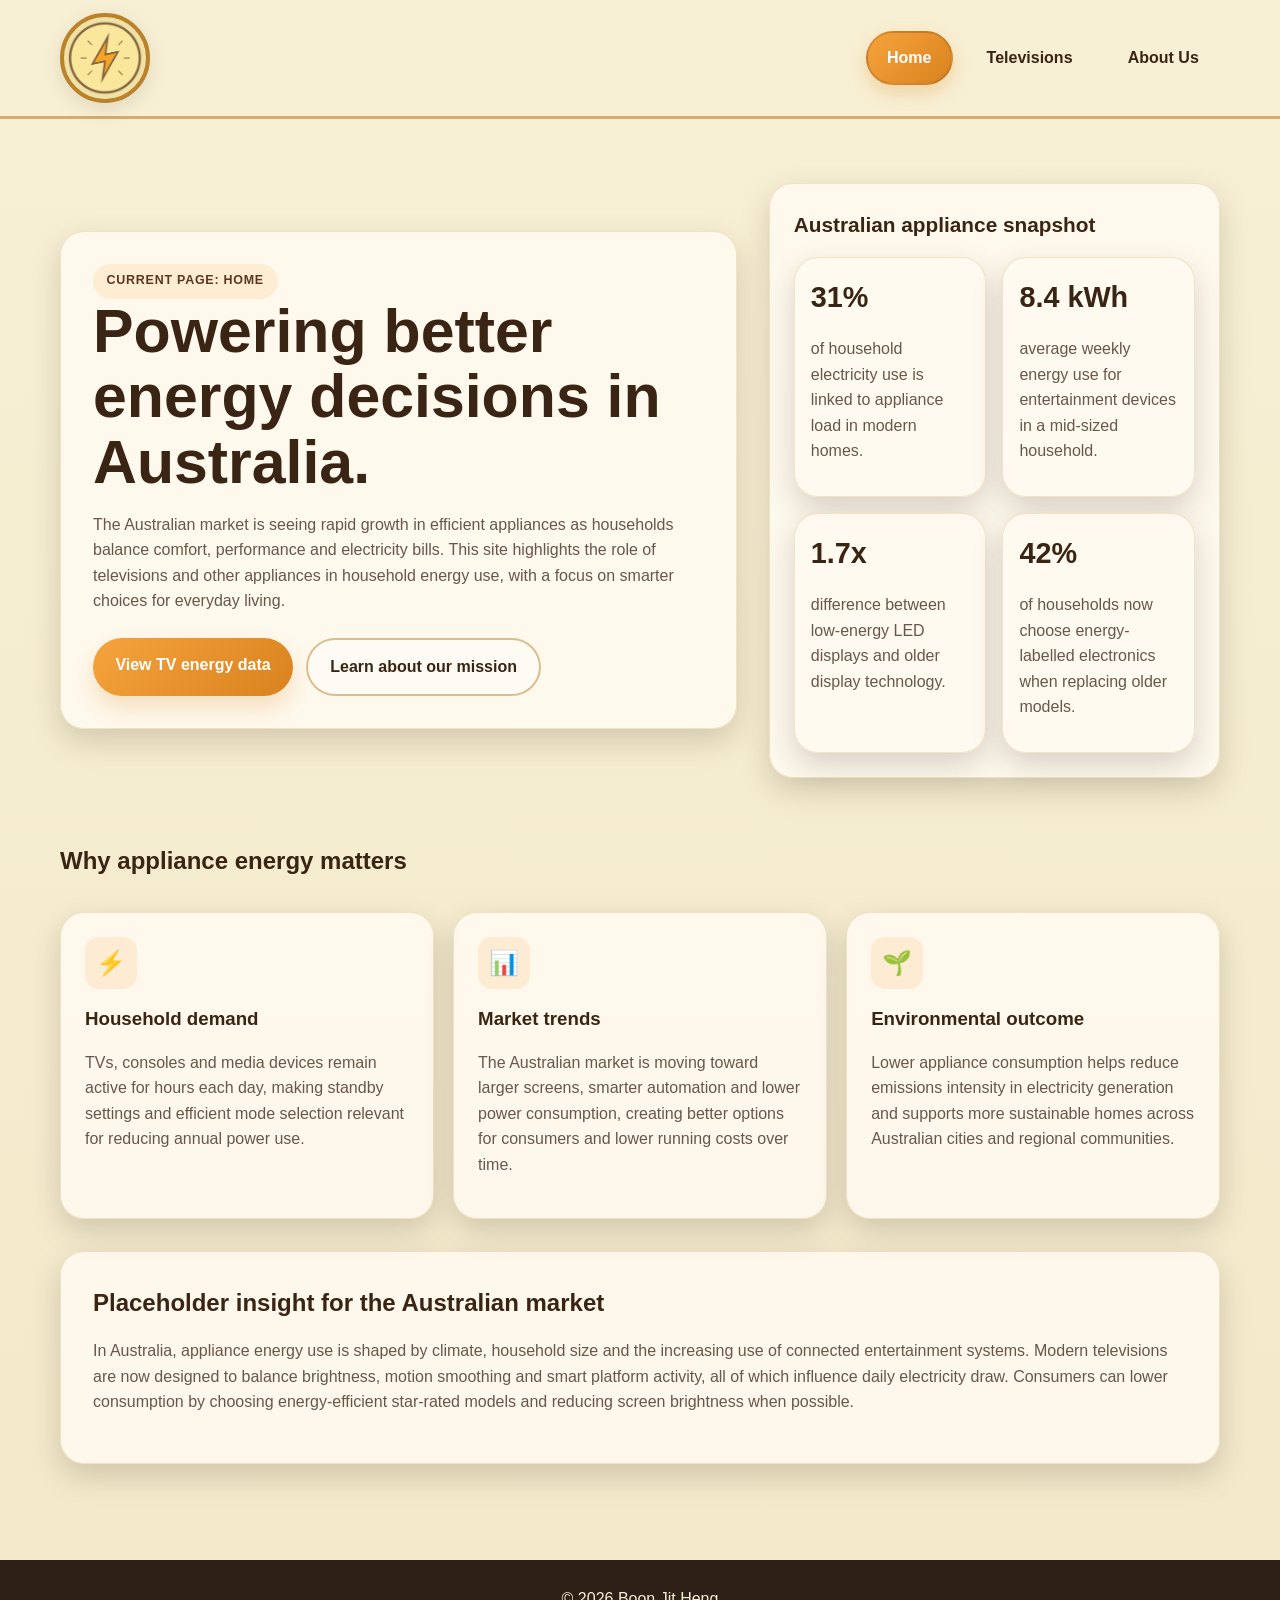
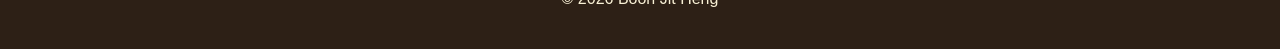
==== index.html @ 889cd947 "added files" ====
<!DOCTYPE html>
<html lang="en">
  <head>
    <meta charset="UTF-8" />
    <meta name="viewport" content="width=device-width, initial-scale=1.0" />
    <title>Power Hub | Home</title>
    <link rel="stylesheet" href="styles.css" />
  </head>
  <body data-page="home">
    <header class="site-header">
      <nav class="main-nav" aria-label="Main navigation">
        <a class="logo-link" href="index.html" aria-label="Go to the home page">
          <img src="PowerIcon.png" alt="Power logo" />
        </a>

        <div class="nav-links">
          <a class="nav-link" href="index.html" data-page="home">Home</a>
          <a class="nav-link" href="televisions.html" data-page="televisions">Televisions</a>
          <a class="nav-link" href="about.html" data-page="about">About Us</a>
        </div>
      </nav>
    </header>

    <main class="page-content">
      <section class="hero" aria-labelledby="home-heading">
        <div class="hero-copy">
          <span class="page-tag">Current page: Home</span>
          <h1 id="home-heading">Powering better energy decisions in Australia.</h1>
          <p>
            The Australian market is seeing rapid growth in efficient appliances as households balance comfort,
            performance and electricity bills. This site highlights the role of televisions and other appliances in
            household energy use, with a focus on smarter choices for everyday living.
          </p>

          <div class="hero-actions">
            <a class="btn btn-primary" href="televisions.html">View TV energy data</a>
            <a class="btn btn-secondary" href="about.html">Learn about our mission</a>
          </div>
        </div>

        <aside class="panel" aria-label="Market snapshot">
          <h2>Australian appliance snapshot</h2>
          <div class="kpi-grid">
            <div class="stat-item">
              <strong>31%</strong>
              <p>of household electricity use is linked to appliance load in modern homes.</p>
            </div>
            <div class="stat-item">
              <strong>8.4 kWh</strong>
              <p>average weekly energy use for entertainment devices in a mid-sized household.</p>
            </div>
            <div class="stat-item">
              <strong>1.7x</strong>
              <p>difference between low-energy LED displays and older display technology.</p>
            </div>
            <div class="stat-item">
              <strong>42%</strong>
              <p>of households now choose energy-labelled electronics when replacing older models.</p>
            </div>
          </div>
        </aside>
      </section>

      <section aria-labelledby="market-overview-heading">
        <div class="section-header">
          <h2 id="market-overview-heading">Why appliance energy matters</h2>
        </div>

        <div class="info-grid">
          <article class="info-card">
            <div class="icon">⚡</div>
            <h3>Household demand</h3>
            <p>
              TVs, consoles and media devices remain active for hours each day, making standby settings and efficient
              mode selection relevant for reducing annual power use.
            </p>
          </article>

          <article class="info-card">
            <div class="icon">📊</div>
            <h3>Market trends</h3>
            <p>
              The Australian market is moving toward larger screens, smarter automation and lower power consumption,
              creating better options for consumers and lower running costs over time.
            </p>
          </article>

          <article class="info-card">
            <div class="icon">🌱</div>
            <h3>Environmental outcome</h3>
            <p>
              Lower appliance consumption helps reduce emissions intensity in electricity generation and supports more
              sustainable homes across Australian cities and regional communities.
            </p>
          </article>
        </div>
      </section>

      <section class="story" aria-labelledby="home-story-heading">
        <h2 id="home-story-heading">Placeholder insight for the Australian market</h2>
        <p>
          In Australia, appliance energy use is shaped by climate, household size and the increasing use of connected
          entertainment systems. Modern televisions are now designed to balance brightness, motion smoothing and smart
          platform activity, all of which influence daily electricity draw. Consumers can lower consumption by choosing
          energy-efficient star-rated models and reducing screen brightness when possible.
        </p>
      </section>
    </main>

    <footer class="site-footer">
      <p>© <span id="year"></span> Boon Jit Heng</p>
    </footer>

    <script src="script.js"></script>
  </body>
</html>
---- styles.css ----
:root {
  --bg: #f8f0d5;
  --panel: #fffaf0;
  --panel-alt: #f2e1a6;
  --gold: #dcae52;
  --gold-deep: #b9822b;
  --orange: #f6a33d;
  --orange-deep: #d9821f;
  --brown: #3a2413;
  --brown-soft: #5a3820;
  --text: #1e1b18;
  --muted: #685748;
  --shadow: rgba(58, 36, 19, 0.18);
}

* {
  box-sizing: border-box;
}

html {
  scroll-behavior: smooth;
}

body {
  margin: 0;
  font-family: Arial, Helvetica, sans-serif;
  background: linear-gradient(180deg, var(--bg) 0%, #f2e9ca 100%);
  color: var(--text);
  line-height: 1.6;
}

a {
  text-decoration: none;
}

img {
  max-width: 100%;
  display: block;
}

.site-header {
  position: sticky;
  top: 0;
  z-index: 20;
  background: rgba(248, 240, 213, 0.96);
  backdrop-filter: blur(5px);
  border-bottom: 3px solid rgba(202, 145, 64, 0.7);
}

.main-nav {
  max-width: 1200px;
  margin: 0 auto;
  padding: 0.8rem 1.25rem;
  display: flex;
  align-items: center;
  justify-content: space-between;
  gap: 1rem;
}

.logo-link {
  display: inline-flex;
  align-items: center;
  justify-content: center;
  width: 90px;
  height: 90px;
  border-radius: 50%;
  border: 4px solid var(--gold-deep);
  background: var(--panel-alt);
  box-shadow: 0 6px 20px rgba(58, 36, 19, 0.12);
  transition: transform 0.25s ease, box-shadow 0.25s ease;
}

.logo-link:hover,
.logo-link:focus-visible {
  transform: translateY(-2px) scale(1.02);
  box-shadow: 0 10px 22px rgba(58, 36, 19, 0.18);
}

.logo-link img {
  width: 78px;
  height: 78px;
  border-radius: 50%;
}

.nav-links {
  display: flex;
  align-items: center;
  gap: 0.8rem;
  flex-wrap: wrap;
}

.nav-link {
  color: var(--brown);
  font-weight: 700;
  padding: 0.75rem 1.2rem;
  border-radius: 999px;
  border: 2px solid transparent;
  transition: background 0.2s ease, transform 0.2s ease, border-color 0.2s ease, color 0.2s ease;
}

.nav-link:hover,
.nav-link:focus-visible {
  background: rgba(246, 163, 61, 0.18);
  border-color: rgba(184, 130, 43, 0.3);
  transform: translateY(-1px);
}

.nav-link.active {
  background: linear-gradient(135deg, var(--orange), var(--orange-deep));
  color: #fff;
  box-shadow: 0 8px 20px rgba(217, 130, 31, 0.28);
  border-color: rgba(59, 39, 19, 0.15);
}

.page-content {
  max-width: 1200px;
  margin: 0 auto;
  padding: 2rem 1.25rem 3rem;
}

.hero {
  display: grid;
  grid-template-columns: 1.2fr 0.8fr;
  gap: 2rem;
  align-items: center;
  padding: 2rem 0 1rem;
}

.hero-copy,
.panel,
.info-card,
.stat-item,
.table-wrap,
.story,
.team-card,
.chart-card {
  background: rgba(255, 250, 240, 0.9);
  border: 1px solid rgba(184, 130, 43, 0.2);
  border-radius: 24px;
  box-shadow: 0 12px 30px var(--shadow);
}

.hero-copy {
  padding: 2rem;
}

.tips-list {
  margin: 1.5rem 0 1rem;
  padding-left: 1.2rem;
  color: var(--muted);
  line-height: 1.8;
}

.tips-list li + li {
  margin-top: 0.5rem;
}

.placeholder-note {
  margin-top: 1rem;
  padding: 0.9rem 1rem;
  background: rgba(246, 163, 61, 0.08);
  border-left: 4px solid rgba(217, 130, 31, 0.75);
  border-radius: 12px;
  color: var(--muted);
}

.page-tag {
  display: inline-block;
  padding: 0.45rem 0.85rem;
  background: rgba(246, 163, 61, 0.15);
  color: var(--brown-soft);
  border-radius: 999px;
  font-size: 0.78rem;
  font-weight: 700;
  letter-spacing: 0.06em;
  text-transform: uppercase;
}

h1, h2, h3 {
  margin: 0 0 1rem;
  color: var(--brown);
}

h1 {
  font-size: clamp(2.2rem, 5vw, 3.8rem);
  line-height: 1.08;
}

.hero-copy p,
.info-card p,
.story p,
.team-card p,
.table-wrap p,
.stat-item p {
  color: var(--muted);
}

.hero-actions {
  display: flex;
  flex-wrap: wrap;
  gap: 0.8rem;
  margin-top: 1.5rem;
}

.btn {
  display: inline-block;
  padding: 0.9rem 1.4rem;
  border-radius: 999px;
  font-weight: 700;
  transition: transform 0.2s ease, box-shadow 0.2s ease;
}

.btn:hover,
.btn:focus-visible {
  transform: translateY(-2px);
}

.btn-primary {
  background: linear-gradient(135deg, var(--orange), var(--orange-deep));
  color: #fff;
  box-shadow: 0 12px 22px rgba(217, 130, 31, 0.22);
}

.btn-secondary {
  border: 2px solid rgba(184, 130, 43, 0.5);
  color: var(--brown);
  background: rgba(255, 255, 255, 0.4);
}

.panel {
  padding: 1.5rem;
}

.panel h2 {
  font-size: 1.3rem;
}

.kpi-grid {
  display: grid;
  grid-template-columns: repeat(2, minmax(0, 1fr));
  gap: 1rem;
  margin-top: 1rem;
}

.stat-item {
  padding: 1rem;
}

.stat-item strong {
  display: block;
  font-size: 1.8rem;
  color: var(--brown);
}

.info-grid,
.team-grid,
.value-grid {
  display: grid;
  grid-template-columns: repeat(3, minmax(0, 1fr));
  gap: 1.2rem;
  margin-top: 2rem;
}

.info-card,
.team-card {
  padding: 1.5rem;
}

.info-card .icon,
.team-card .icon {
  width: 52px;
  height: 52px;
  display: grid;
  place-items: center;
  border-radius: 14px;
  background: rgba(246, 163, 61, 0.15);
  color: var(--brown);
  font-size: 1.5rem;
  margin-bottom: 0.9rem;
}

.section-header {
  margin-top: 3rem;
  margin-bottom: 1rem;
}

.table-wrap {
  overflow: hidden;
  margin-top: 1.5rem;
}

table {
  width: 100%;
  border-collapse: collapse;
}

th, td {
  padding: 1rem 1.1rem;
  border-bottom: 1px solid rgba(184, 130, 43, 0.2);
  text-align: left;
}

th {
  background: rgba(246, 163, 61, 0.12);
  color: var(--brown);
}

.story {
  padding: 2rem;
  margin-top: 2rem;
}

.insight-section {
  padding: 2rem;
}

.insight-grid {
  display: grid;
  grid-template-columns: repeat(2, minmax(0, 1fr));
  gap: 1.5rem;
  margin-top: 1.5rem;
}

.chart-card {
  padding: 1rem 1rem 1.1rem;
}

.chart-card h3 {
  font-size: 1.05rem;
  margin-bottom: 0.8rem;
}

.chart-card img {
  display: block;
  width: 100%;
  max-height: 260px;
  height: auto;
  object-fit: contain;
  border-radius: 12px;
  border: 1px solid rgba(184, 130, 43, 0.15);
  background: rgba(255, 255, 255, 0.9);
}

.chart-card p {
  margin: 0.9rem 0 0;
  color: var(--muted);
}

.conclusion {
  margin-top: 2rem;
  padding-top: 1.5rem;
  border-top: 1px solid rgba(184, 130, 43, 0.2);
}

.chart-panel {
  margin-top: 2rem;
  padding: 1.5rem;
  background: rgba(255, 250, 240, 0.9);
  border: 1px solid rgba(184, 130, 43, 0.2);
  border-radius: 24px;
  box-shadow: 0 12px 30px var(--shadow);
}

.chart-grid {
  display: grid;
  gap: 2rem;
  align-items: stretch;
  margin-top: 1rem;
}

.chart-grid.three-images {
  grid-template-columns: repeat(3, minmax(0, 1fr));
}

.chart-wrapper {
  margin-top: 0;
  background: linear-gradient(180deg, rgba(255, 255, 255, 0.68), rgba(242, 225, 166, 0.28));
  border: 1px solid rgba(184, 130, 43, 0.18);
  border-radius: 18px;
  padding: 1rem;
  display: flex;
  flex-direction: column;
  align-items: center;
  justify-content: flex-start;
  min-height: 320px;
}

.chart-caption {
  width: 100%;
  margin-bottom: 0.75rem;
  font-size: 0.92rem;
  line-height: 1.5;
  font-weight: 700;
  color: var(--brown);
  text-align: center;
}

.image-card img {
  display: block;
  width: 100%;
  max-width: 100%;
  height: auto;
  border-radius: 12px;
  object-fit: contain;
}
  stroke: rgba(58, 36, 19, 0.6);
  stroke-width: 2;
}

#energyChart .grid-line {
  stroke: rgba(58, 36, 19, 0.18);
  stroke-width: 1;
}

#energyChart .bar-label,
#energyChart .axis-label {
  fill: var(--brown);
  font-size: 12px;
  font-family: Arial, Helvetica, sans-serif;
}

#energyChart .value-label {
  fill: var(--brown-soft);
  font-size: 11px;
  font-weight: 700;
  font-family: Arial, Helvetica, sans-serif;
}

.value-grid {
  grid-template-columns: repeat(2, minmax(0, 1fr));
}

.site-footer {
  background: #2d2016;
  color: #f8f0d5;
  text-align: center;
  padding: 1.3rem 1rem 2rem;
  margin-top: 3rem;
}

.site-footer p {
  margin: 0.35rem 0;
}

.site-footer a {
  color: var(--panel-alt);
  text-decoration: underline;
}

@media (max-width: 760px) {
  .main-nav {
    flex-direction: column;
    align-items: flex-start;
  }

  .nav-links {
    width: 100%;
  }

  .hero,
  .info-grid,
  .team-grid,
  .value-grid,
  .kpi-grid,
  .chart-grid,
  .insight-grid {
    grid-template-columns: 1fr;
  }

  .chart-wrapper {
    min-height: auto;
  }

  .logo-link {
    width: 72px;
    height: 72px;
  }

  .logo-link img {
    width: 60px;
    height: 60px;
  }
}
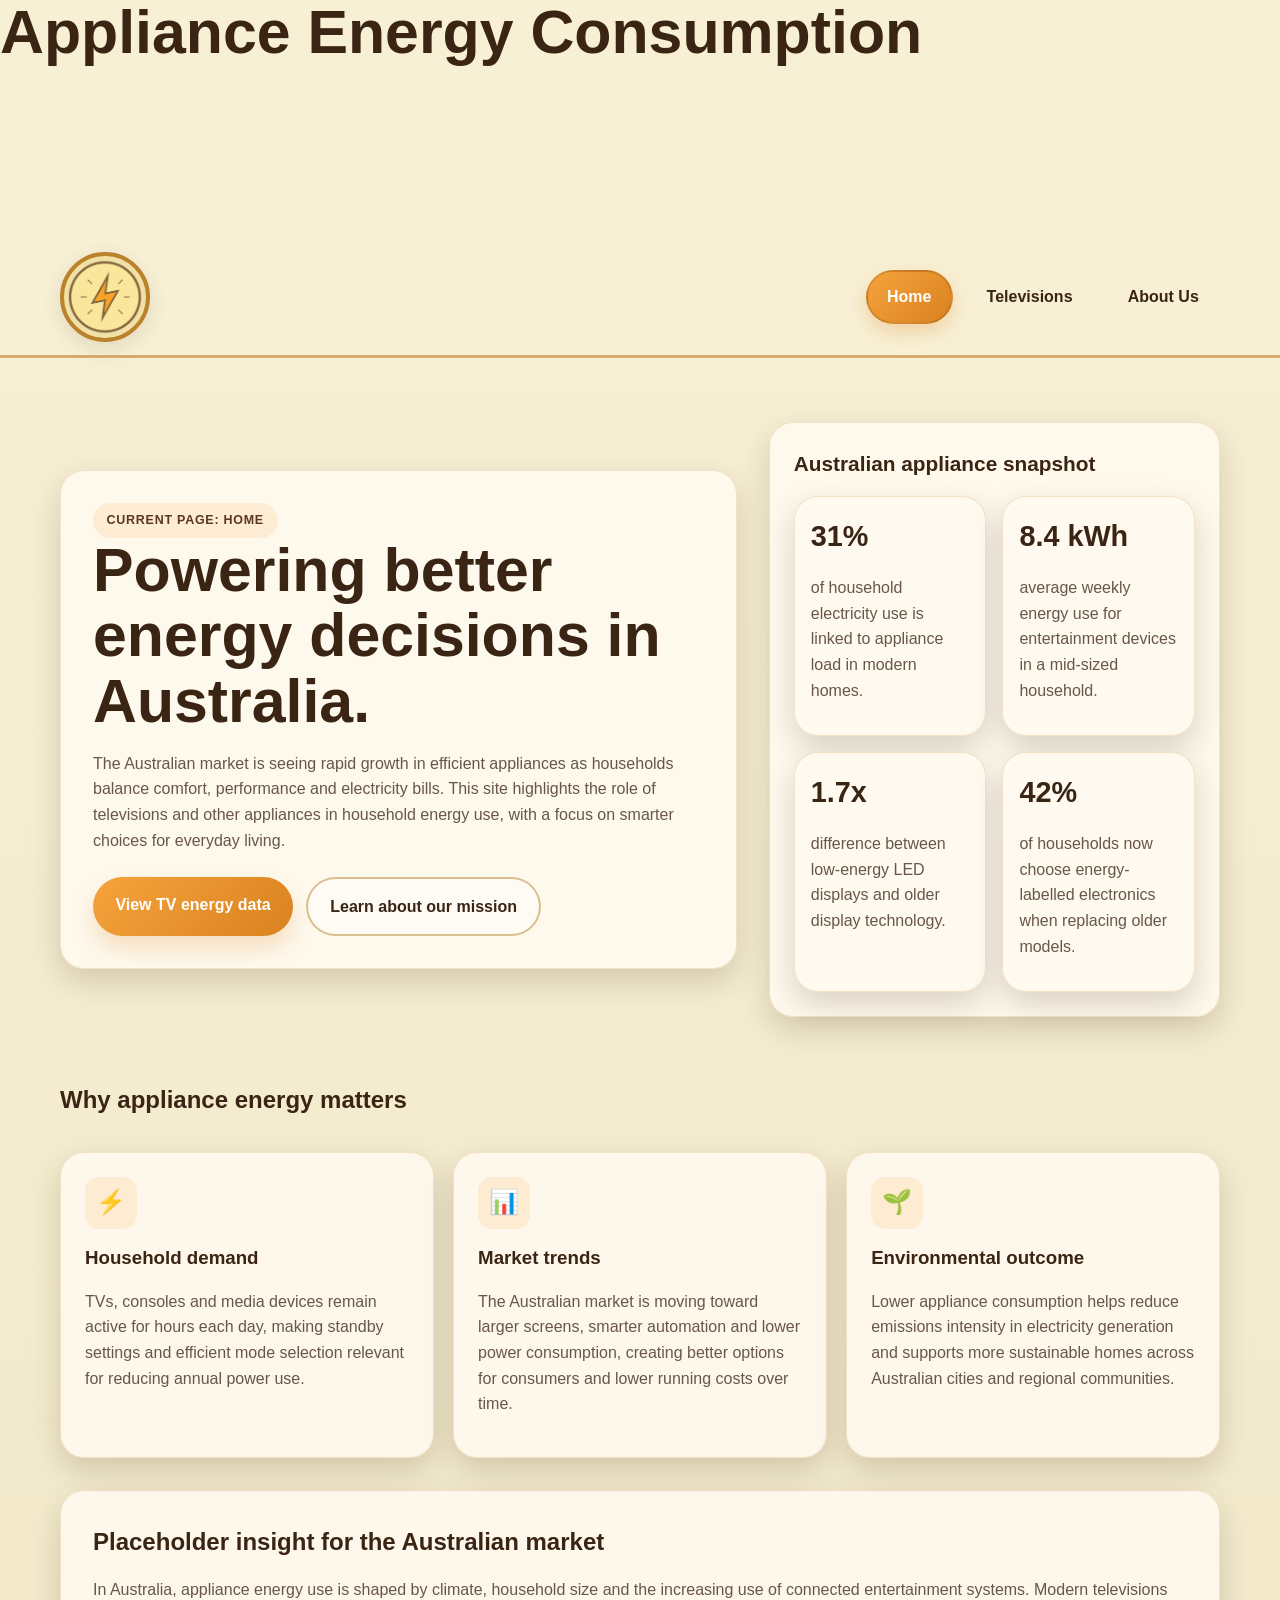
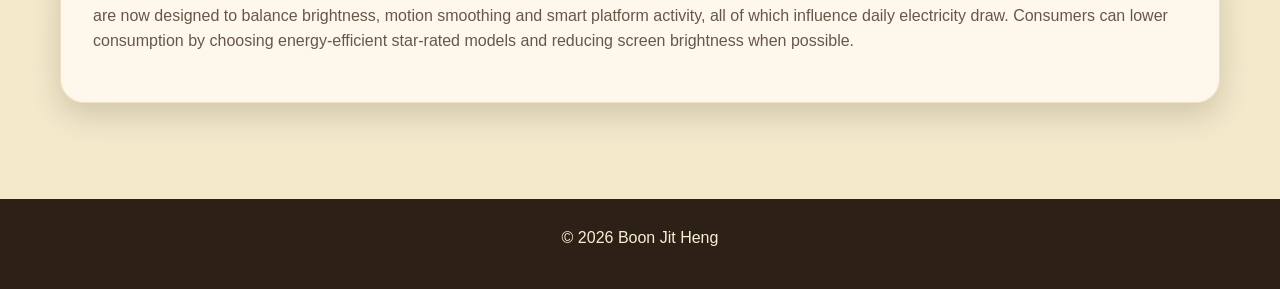
==== commit 57410aab: "feat: reset body; add h1/div/svg; link D3 and energy-d3.js; D3 — style h1, append paragraph, add SVG" ====
--- a/index.html
+++ b/index.html
@@ -6,11 +6,19 @@
     <title>Power Hub | Home</title>
     <link rel="stylesheet" href="styles.css" />
   </head>
+  <body>
+    <h1>Appliance Energy Consumption</h1>
+    <div id="content"></div>
+    <!-- Give the SVG a size so shapes can be seen -->
+    <svg width="300" height="150"></svg>
+    <!-- Load D3 first, then your D3 code file -->
+  <script src="https://d3js.org/d3.v7.min.js"></script>
+  <script src="energy-d3.js"></script>
   <body data-page="home">
     <header class="site-header">
       <nav class="main-nav" aria-label="Main navigation">
         <a class="logo-link" href="index.html" aria-label="Go to the home page">
-          <img src="PowerIcon.png" alt="Power logo" />
+          <img src="images/PowerIcon.png" alt="Power logo" />
         </a>
 
         <div class="nav-links">
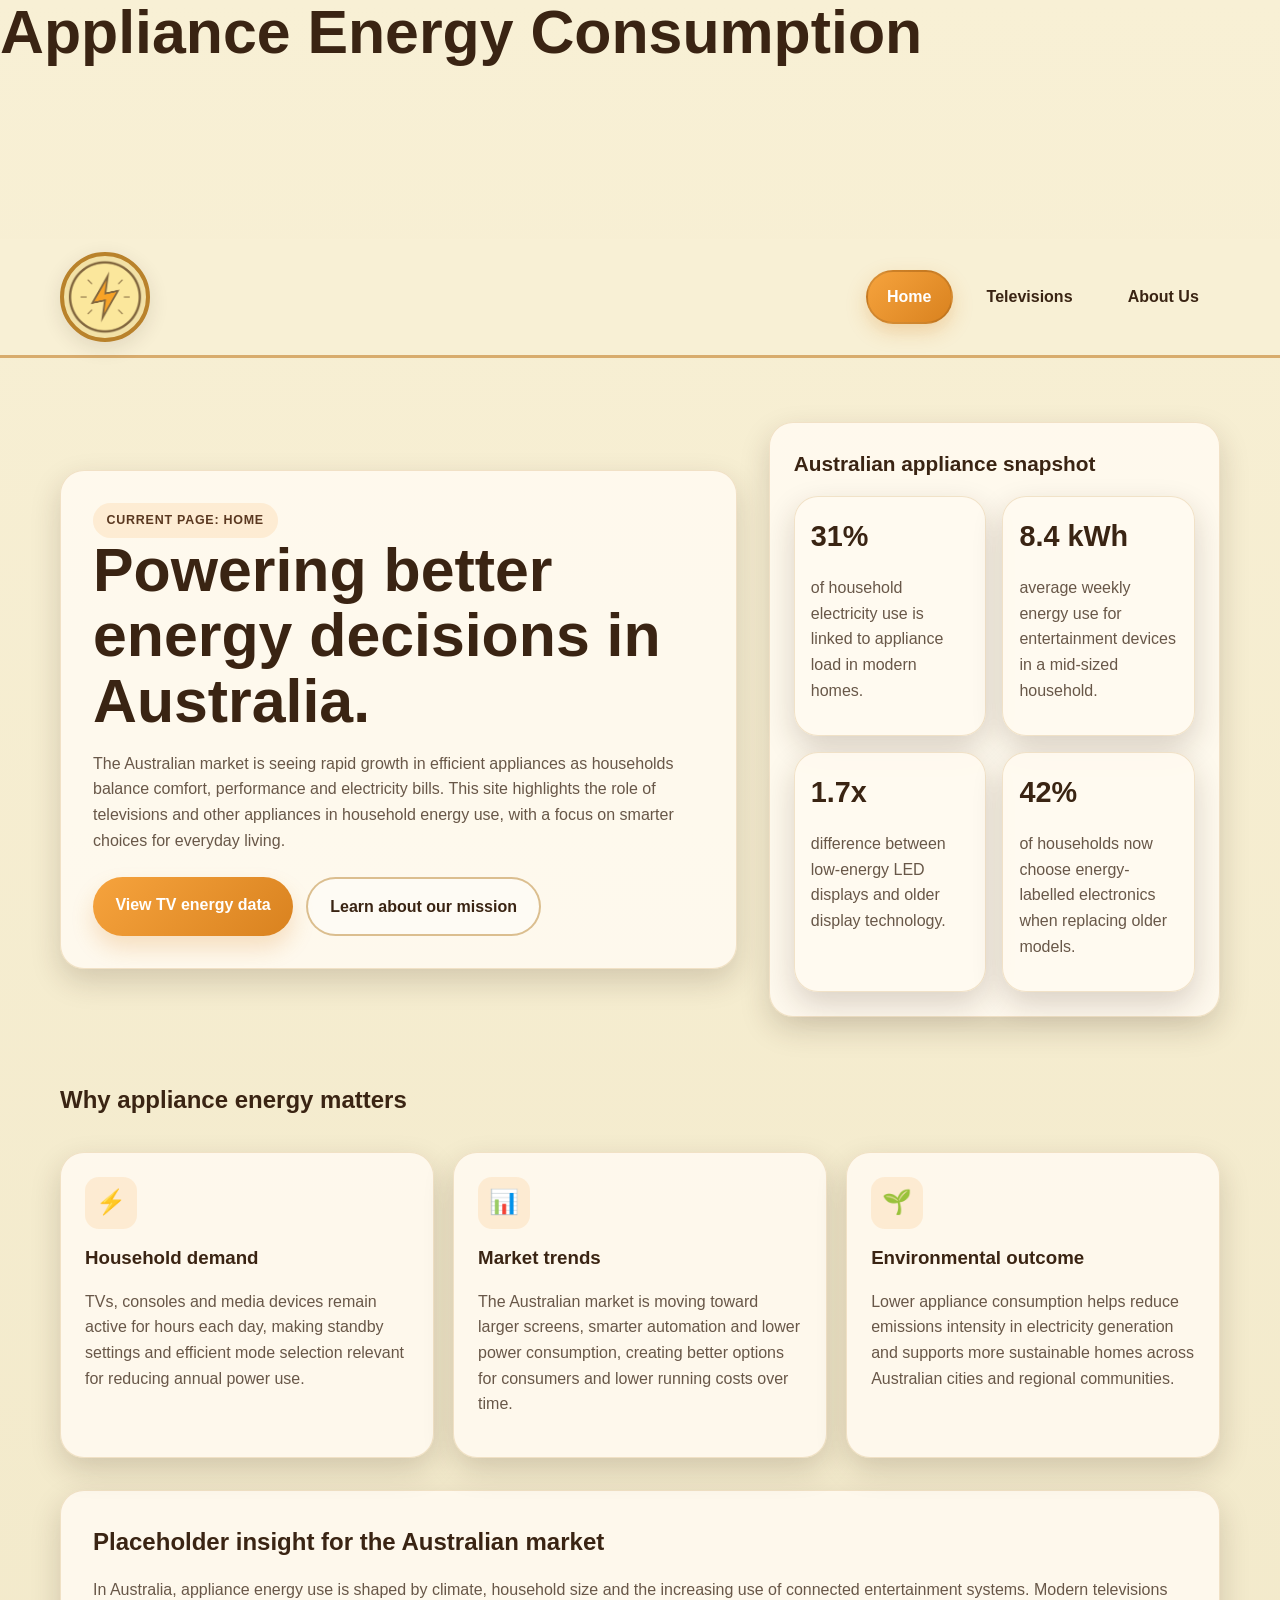
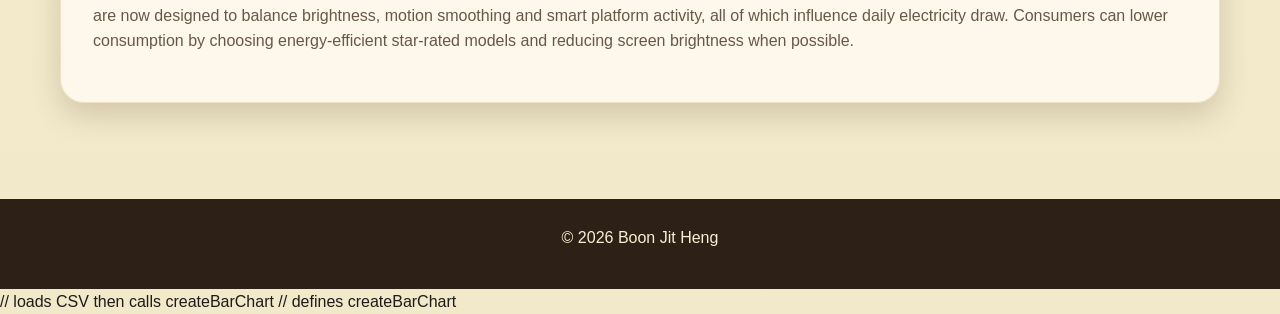
==== commit 2c274572: "feat(t04-5): bind data to rects; set width/height; defer spacing to T04-6" ====
--- a/index.html
+++ b/index.html
@@ -7,6 +7,9 @@
     <link rel="stylesheet" href="styles.css" />
   </head>
   <body>
+    <!-- …your existing content… -->
+    <!-- NEW: Container for T04-3 chart -->
+    <div class="responsive-svg-container"></div>
     <h1>Appliance Energy Consumption</h1>
     <div id="content"></div>
     <!-- Give the SVG a size so shapes can be seen -->
@@ -120,5 +123,12 @@
     </footer>
 
     <script src="script.js"></script>
+
+    
+
+    <!-- D3 library -->
+    <script src="https://d3js.org/d3.v7.min.js"></script>
+    <script src="t04-4-load.js"></script>  // loads CSV then calls createBarChart
+    <script src="t04-5-bars.js"></script>  // defines createBarChart
   </body>
 </html>
--- a/styles.css
+++ b/styles.css
@@ -480,4 +480,10 @@
     width: 60px;
     height: 60px;
   }
-}
+
+  .responsive-svg-container {
+    margin: 0 auto; /* center */
+    width: 100%; /* fill parent width */
+    max-width: 1200px; /* cap max width */
+  }
+}
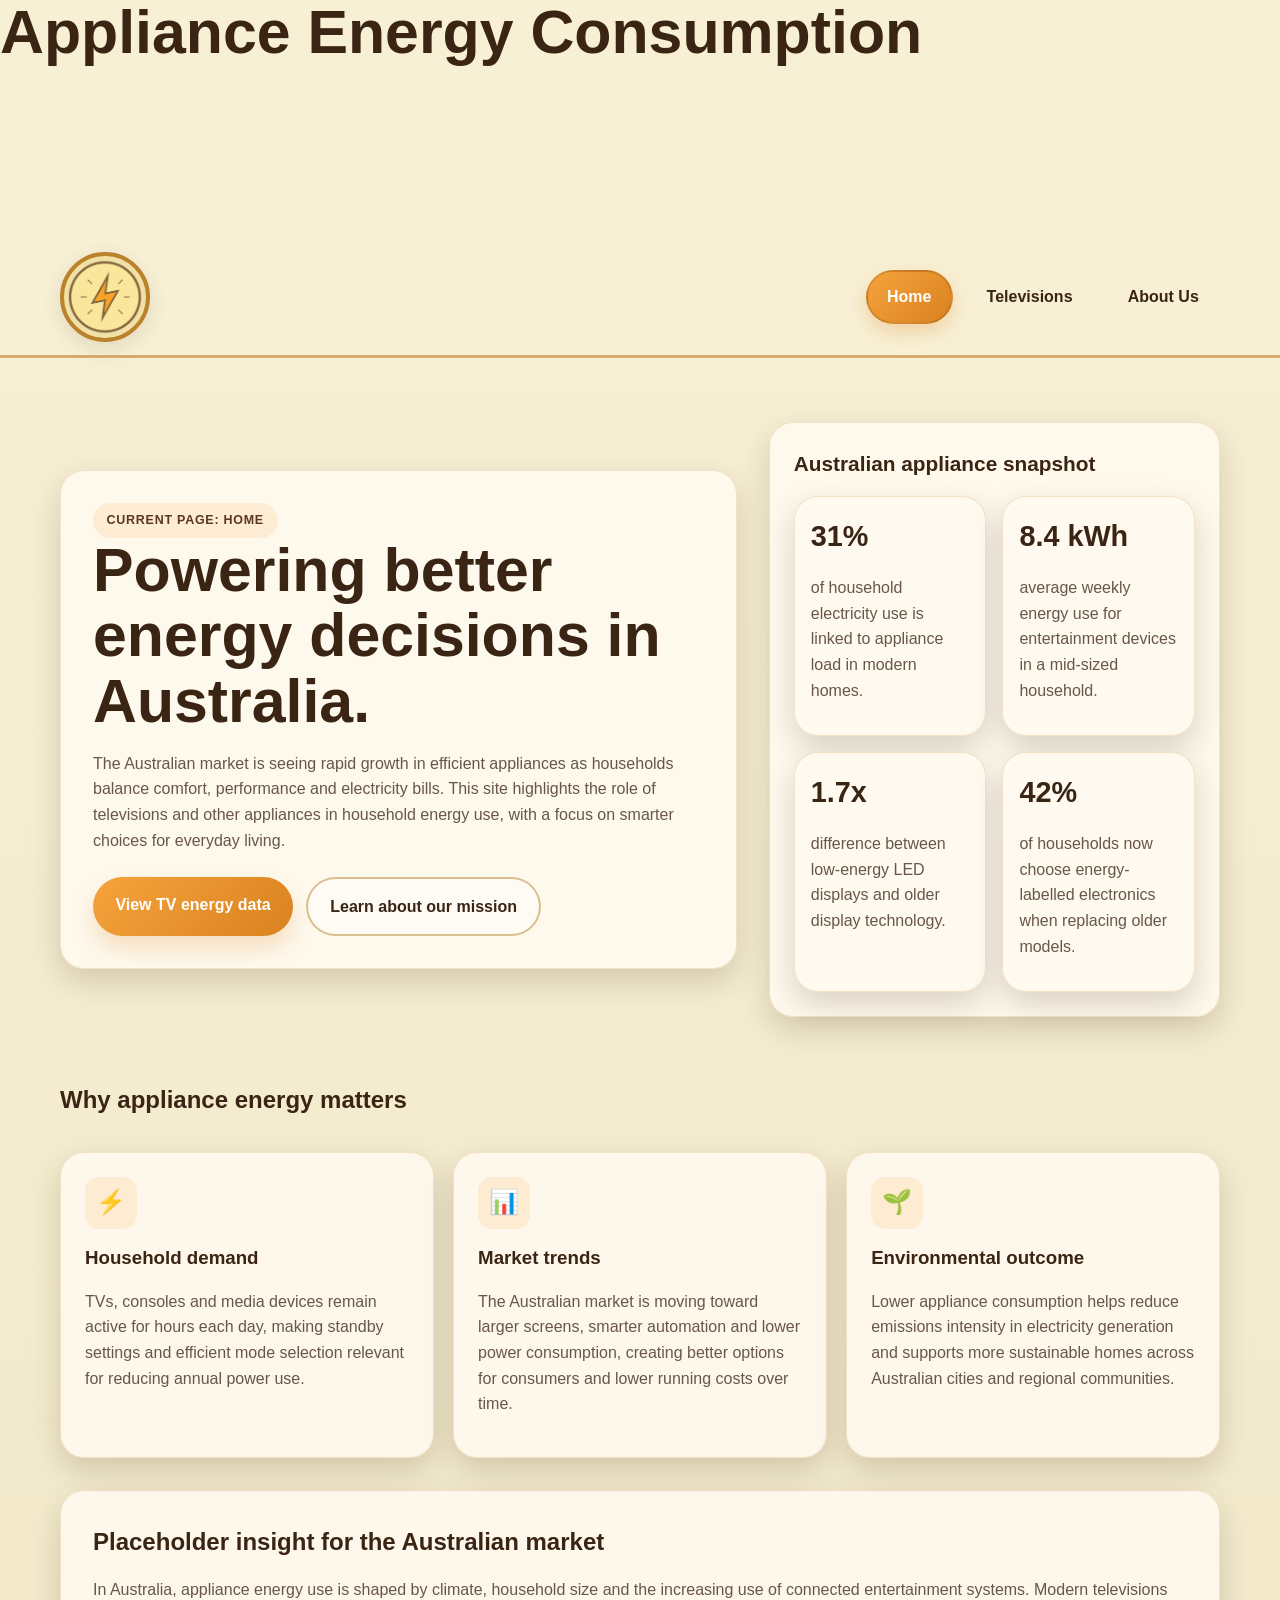
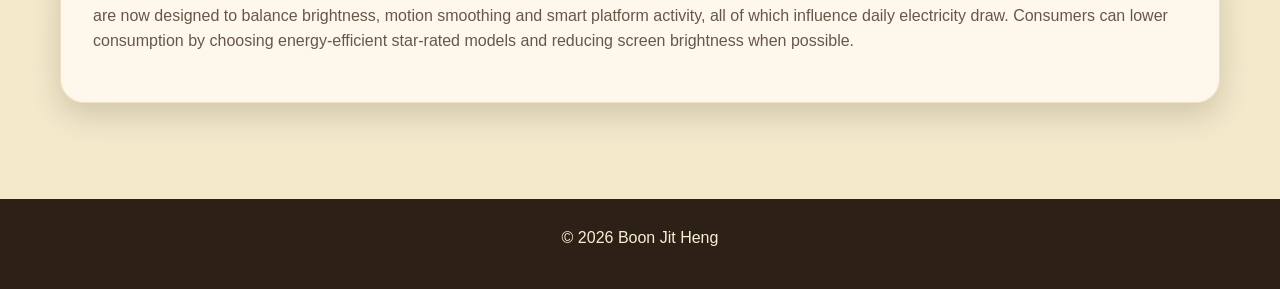
==== commit 2ecf9110: "feat(t04-6): set explicit SVG width/height; add x (linear) and y (band) scales in t04-5-bars.js" ====
--- a/index.html
+++ b/index.html
@@ -128,7 +128,8 @@
 
     <!-- D3 library -->
     <script src="https://d3js.org/d3.v7.min.js"></script>
-    <script src="t04-4-load.js"></script>  // loads CSV then calls createBarChart
-    <script src="t04-5-bars.js"></script>  // defines createBarChart
+    <script src="t04-4-load.js"></script>
+    <!-- Loads the CSV and calls the chart function defined below. -->
+    <script src="t04-5-bars.js"></script>
   </body>
 </html>
